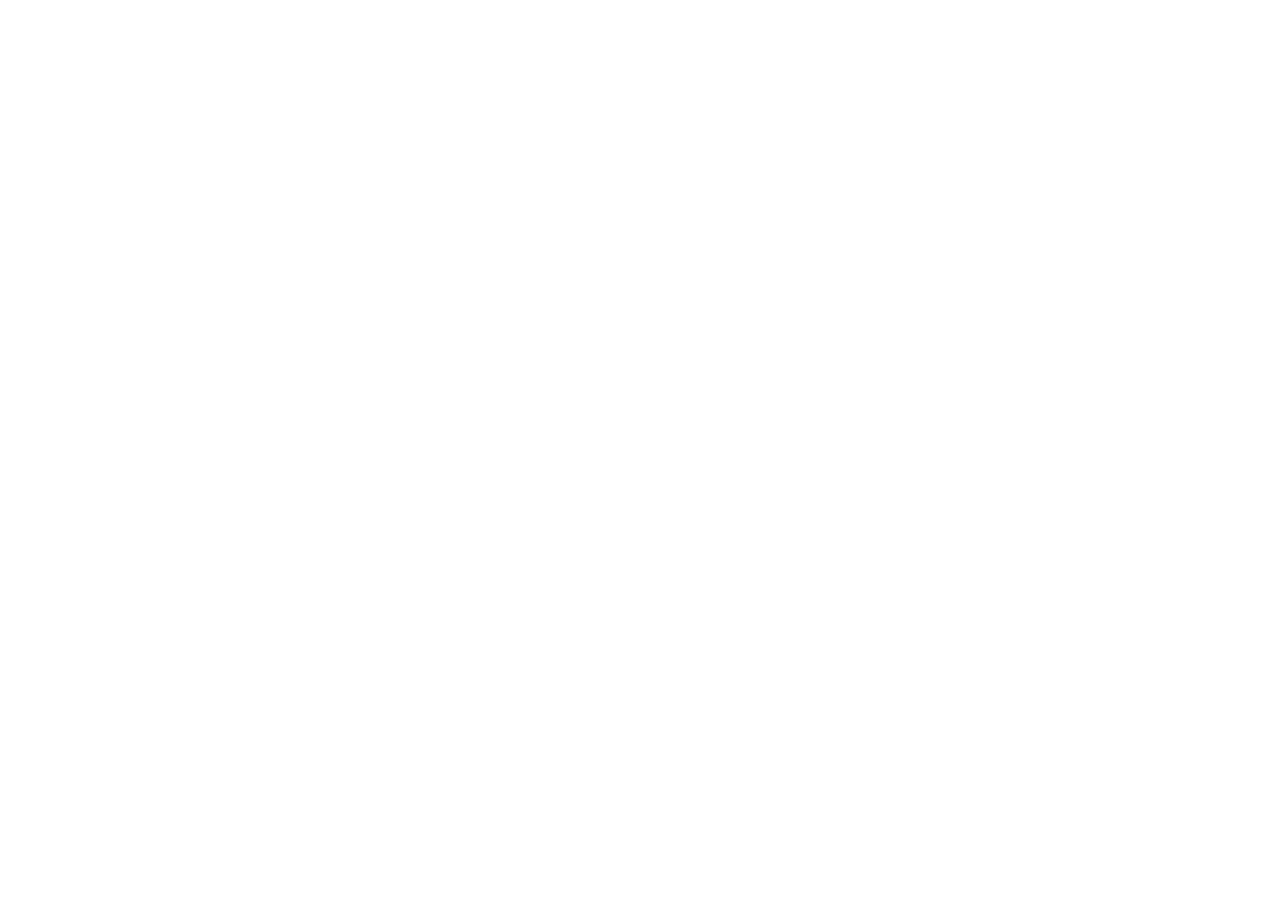
==== circles.html @ a6aae643 "circles.html and circles.css added. Content added to htlm file" ====
<!DOCTYPE html>
<html lang="en">
<head>
    <meta charset="UTF-8">
    <meta name="viewport" content="width=device-width, initial-scale=1.0">
    <link rel="stylesheet" href="styles/normalize.css">
    <link rel="stylesheet" href="styles/circles.css">
    <title>Boxes and circles</title>

</head>
<body>

    <main class="container">

            <div class="box-1">
                <div class="circle"></div>
                <div class="circle"></div>
                <div class="circle"></div>
            </div>

            <div class="box-2">
                <div class="circle"></div>
                <div class="circle"></div>
                <div class="circle"></div>
            </div>  

            <div class="box-3">
                <div class="circle"></div>
                <div class="circle"></div>
                <div class="circle"></div>
            </div>

            <div class="box-4">
                <div class="circle"></div>
                <div class="circle"></div>
                <div class="circle"></div>
            </div> 

            <div class="box-5">
                <div class="circle"></div>
                <div class="circle"></div>
                <div class="circle"></div>
            </div>
 

    </main>

</body>
</html>
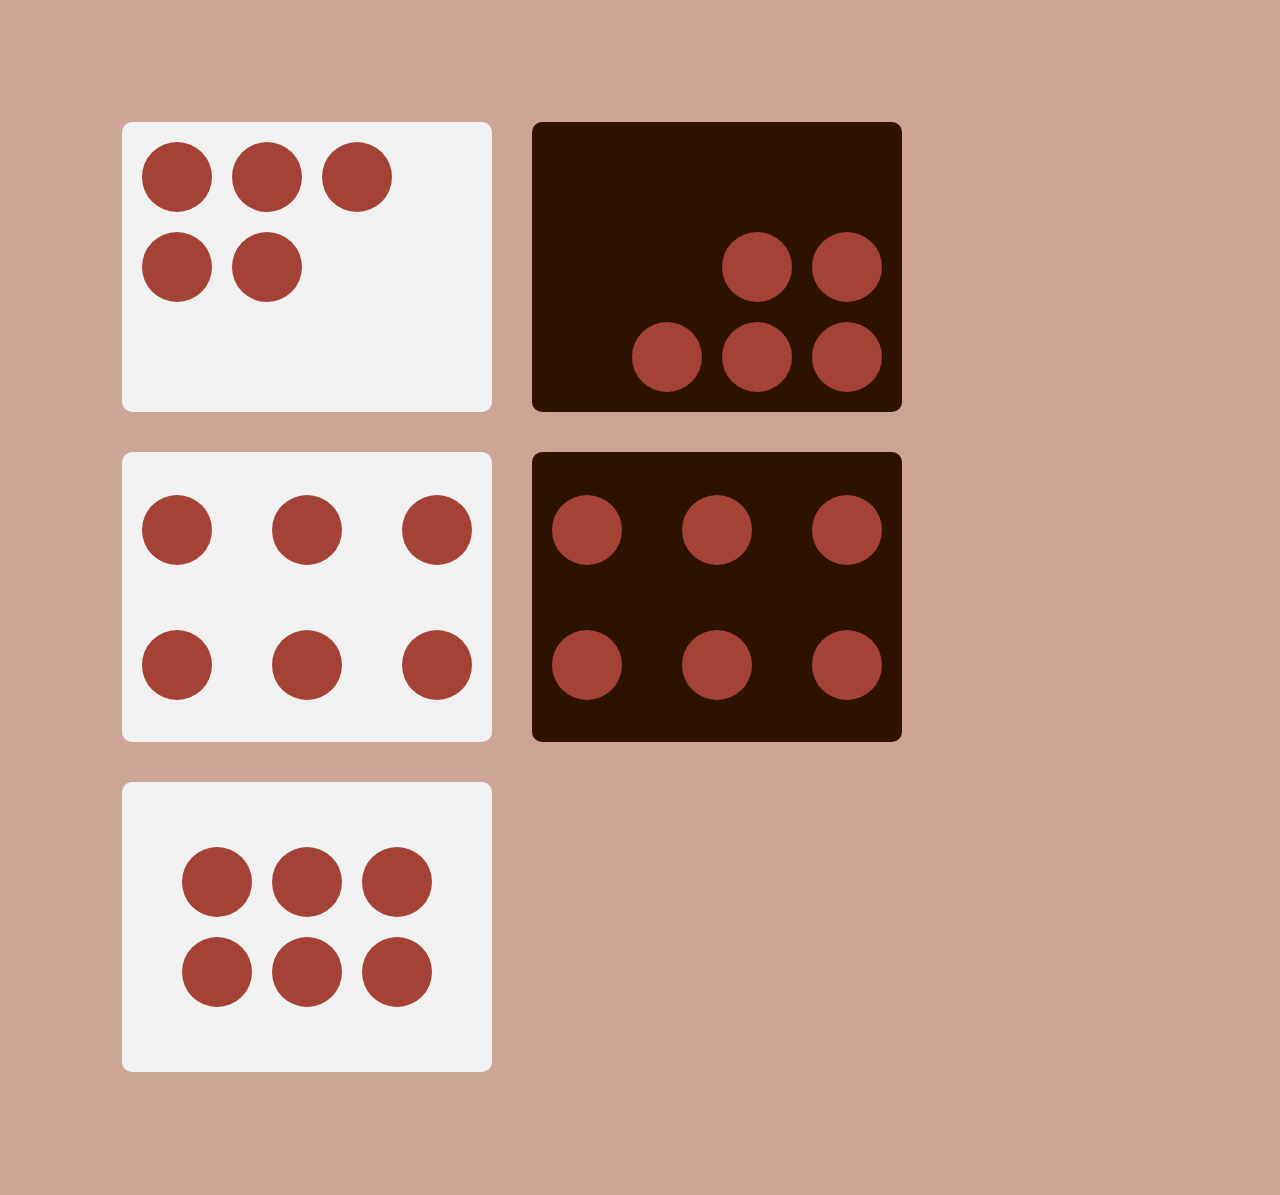
==== commit 3e0b6a3a: "css added to circles.css" ====
--- a/circles.html
+++ b/circles.html
@@ -16,9 +16,13 @@
                 <div class="circle"></div>
                 <div class="circle"></div>
                 <div class="circle"></div>
+                <div class="circle"></div>
+                <div class="circle"></div>
             </div>
 
             <div class="box-2">
+                <div class="circle"></div>
+                <div class="circle"></div>
                 <div class="circle"></div>
                 <div class="circle"></div>
                 <div class="circle"></div>
@@ -28,15 +32,24 @@
                 <div class="circle"></div>
                 <div class="circle"></div>
                 <div class="circle"></div>
+                <div class="circle"></div>
+                <div class="circle"></div>
+                <div class="circle"></div>
             </div>
 
             <div class="box-4">
                 <div class="circle"></div>
                 <div class="circle"></div>
                 <div class="circle"></div>
+                <div class="circle"></div>
+                <div class="circle"></div>
+                <div class="circle"></div>
             </div> 
 
             <div class="box-5">
+                <div class="circle"></div>
+                <div class="circle"></div>
+                <div class="circle"></div>
                 <div class="circle"></div>
                 <div class="circle"></div>
                 <div class="circle"></div>
--- a/styles/circles.css
+++ b/styles/circles.css
@@ -0,0 +1,67 @@
+body{
+    background:#cda596;
+    margin: 8%;
+  }
+
+.container {
+    display: flex;
+    flex-wrap: wrap;
+}
+
+
+.box-1, .box-2, .box-3, .box-4, .box-5 {
+    background-color: #f1f1f1;
+    border-radius: 10px;
+    width: 350px;
+    height: 270px;
+    margin: 20px;
+    display: flex;
+    flex-wrap: wrap;
+    padding: 10px;
+}
+
+
+.circle {
+    background-color: #a44235;
+    border-radius: 70px;
+    width: 70px;
+    height: 70px;
+    margin: 10px;
+    
+
+
+}
+
+.box-1{
+    align-items: flex-start;
+    justify-content: flex-start;
+    align-content: flex-start;
+    
+}
+
+.box-2{
+    background-color: #2e1200;
+    align-items: flex-start;
+    align-content: flex-start;
+    flex-flow: row-reverse wrap-reverse;
+}
+
+.box-3{
+    align-items: center;
+    justify-content:space-between;
+}
+
+.box-4{
+    background-color: #2e1200;
+    align-items: center;
+    justify-content: space-between;
+}
+
+
+.box-5{
+    display: flex;
+    justify-content: center;
+    align-items: center;
+    align-content: center;
+
+}
